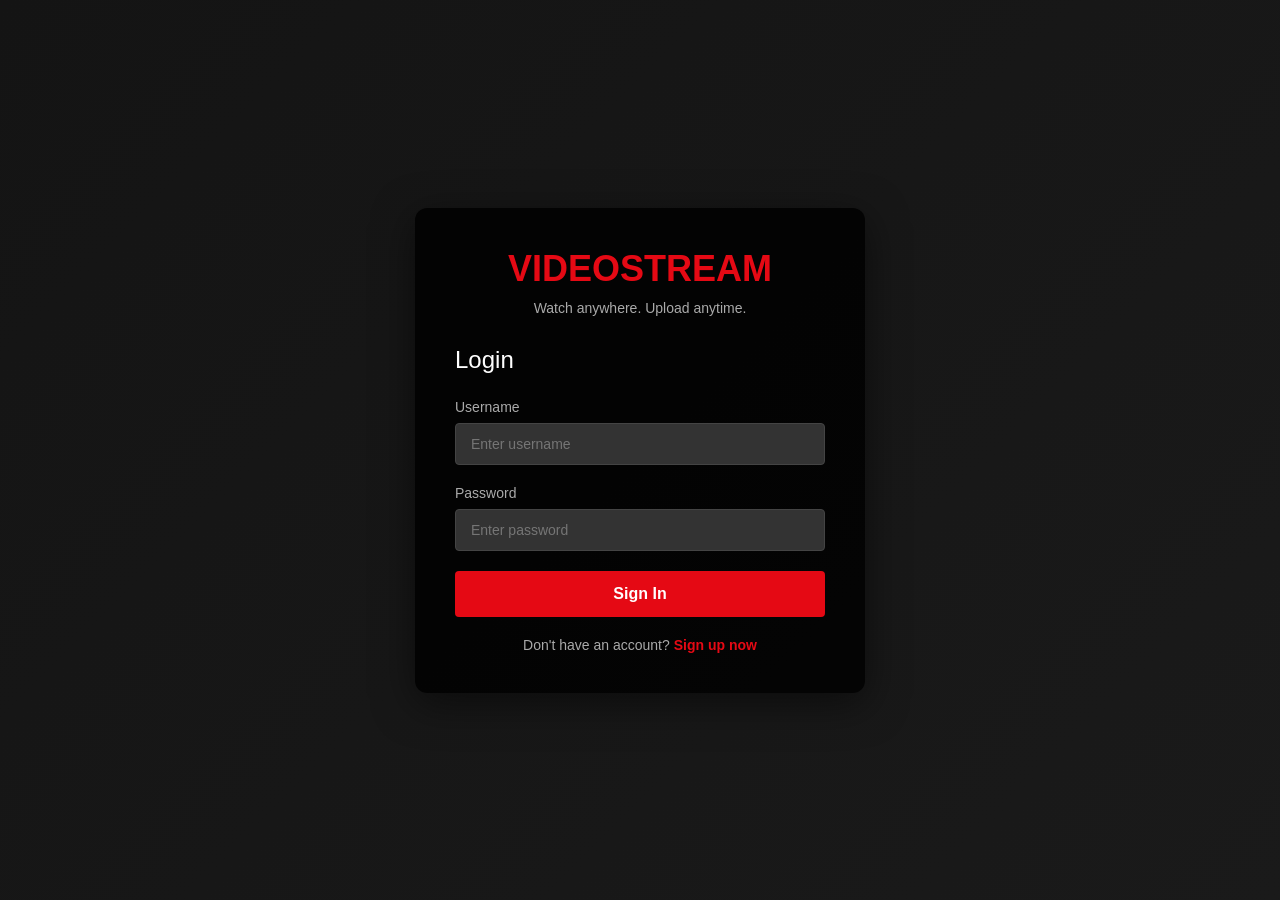
==== src/main/resources/static/login.html @ 08220386 "video displaying list + thumbnails + hover + comments + like/dislike + login/signup OK" ====
<!DOCTYPE html>
<html lang="en">
<head>
    <meta charset="UTF-8">
    <meta name="viewport" content="width=device-width, initial-scale=1.0">
    <title>Login - VideoStream</title>
    <style>
        * {
            margin: 0;
            padding: 0;
            box-sizing: border-box;
        }

        body {
            font-family: 'Netflix Sans', 'Helvetica Neue', Helvetica, Arial, sans-serif;
            background: linear-gradient(135deg, #141414 0%, #1a1a1a 100%);
            color: #fff;
            min-height: 100vh;
            display: flex;
            align-items: center;
            justify-content: center;
        }

        .auth-container {
            width: 90%;
            max-width: 450px;
            background: rgba(0,0,0,0.85);
            border-radius: 12px;
            padding: 40px;
            box-shadow: 0 10px 40px rgba(0,0,0,0.5);
        }

        .brand {
            text-align: center;
            font-size: 36px;
            font-weight: bold;
            color: #e50914;
            margin-bottom: 10px;
        }

        .subtitle {
            text-align: center;
            color: #aaa;
            margin-bottom: 30px;
            font-size: 14px;
        }

        .form-title {
            font-size: 24px;
            margin-bottom: 25px;
            color: #fff;
        }

        .input-group {
            margin-bottom: 20px;
        }

        .input-group label {
            display: block;
            margin-bottom: 8px;
            color: #aaa;
            font-size: 14px;
        }

        .input-group input {
            width: 100%;
            padding: 12px 15px;
            background: #333;
            border: 1px solid #444;
            border-radius: 4px;
            color: white;
            font-size: 14px;
            transition: border-color 0.3s;
        }

        .input-group input:focus {
            outline: none;
            border-color: #e50914;
            background: #444;
        }

        .btn {
            width: 100%;
            padding: 14px;
            border: none;
            border-radius: 4px;
            font-size: 16px;
            font-weight: bold;
            cursor: pointer;
            transition: all 0.3s;
        }

        .btn-primary {
            background: #e50914;
            color: white;
        }

        .btn-primary:hover {
            background: #ff1a1a;
            transform: translateY(-2px);
        }

        .switch-form {
            text-align: center;
            margin-top: 20px;
            color: #aaa;
            font-size: 14px;
        }

        .switch-form a {
            color: #e50914;
            text-decoration: none;
            font-weight: bold;
            cursor: pointer;
        }

        .switch-form a:hover {
            text-decoration: underline;
        }

        .toast {
            position: fixed;
            bottom: 30px;
            right: 30px;
            padding: 12px 24px;
            border-radius: 8px;
            color: white;
            z-index: 3000;
            animation: slideIn 0.3s ease;
        }

        .toast.success { background: #4caf50; }
        .toast.error { background: #f44336; }

        @keyframes slideIn {
            from { transform: translateX(100%); opacity: 0; }
            to { transform: translateX(0); opacity: 1; }
        }

        .hidden { display: none; }
    </style>
</head>
<body>
    <div class="auth-container">
        <div class="brand">VIDEOSTREAM</div>
        <div class="subtitle">Watch anywhere. Upload anytime.</div>

        <!-- Login Form -->
        <div id="loginForm">
            <div class="form-title">Login</div>
            <div class="input-group">
                <label>Username</label>
                <input type="text" id="loginUsername" placeholder="Enter username">
            </div>
            <div class="input-group">
                <label>Password</label>
                <input type="password" id="loginPassword" placeholder="Enter password">
            </div>
            <button class="btn btn-primary" onclick="login()">Sign In</button>
            <div class="switch-form">
                Don't have an account? <a onclick="showRegister()">Sign up now</a>
            </div>
        </div>

        <!-- Register Form -->
        <div id="registerForm" class="hidden">
            <div class="form-title">Create Account</div>
            <div class="input-group">
                <label>Username</label>
                <input type="text" id="regUsername" placeholder="Choose username">
            </div>
            <div class="input-group">
                <label>Email</label>
                <input type="email" id="regEmail" placeholder="Enter email">
            </div>
            <div class="input-group">
                <label>Password</label>
                <input type="password" id="regPassword" placeholder="Create password">
            </div>
            <button class="btn btn-primary" onclick="register()">Sign Up</button>
            <div class="switch-form">
                Already have an account? <a onclick="showLogin()">Sign in</a>
            </div>
        </div>
    </div>

    <script>
        const API_BASE = 'http://localhost:8080/api';

        function showRegister() {
            document.getElementById('loginForm').classList.add('hidden');
            document.getElementById('registerForm').classList.remove('hidden');
        }

        function showLogin() {
            document.getElementById('registerForm').classList.add('hidden');
            document.getElementById('loginForm').classList.remove('hidden');
        }

        async function login() {
            const username = document.getElementById('loginUsername').value;
            const password = document.getElementById('loginPassword').value;

            try {
                const response = await fetch(`${API_BASE}/auth/login`, {
                    method: 'POST',
                    headers: { 'Content-Type': 'application/json' },
                    body: JSON.stringify({ username, password })
                });

                if (response.ok) {
                    const data = await response.json();
                    localStorage.setItem('authToken', data.token);
                    localStorage.setItem('currentUser', JSON.stringify({ username, id: data.userId }));
                    showToast('Login successful!', 'success');
                    setTimeout(() => { window.location.href = 'index.html'; }, 1000);
                } else {
                    const error = await response.text();
                    showToast('Login failed: ' + error, 'error');
                }
            } catch (error) {
                showToast('Login error', 'error');
            }
        }

        async function register() {
            const username = document.getElementById('regUsername').value;
            const email = document.getElementById('regEmail').value;
            const password = document.getElementById('regPassword').value;

            try {
                const response = await fetch(`${API_BASE}/auth/register`, {
                    method: 'POST',
                    headers: { 'Content-Type': 'application/json' },
                    body: JSON.stringify({ username, email, password })
                });

                if (response.ok) {
                    showToast('Registration successful! Please login.', 'success');
                    showLogin();
                } else {
                    const error = await response.text();
                    showToast('Registration failed: ' + error, 'error');
                }
            } catch (error) {
                showToast('Registration error', 'error');
            }
        }

        function showToast(message, type) {
            const toast = document.createElement('div');
            toast.className = `toast ${type}`;
            toast.textContent = message;
            document.body.appendChild(toast);
            setTimeout(() => toast.remove(), 3000);
        }

        // Allow Enter key to submit
        document.addEventListener('keypress', function(e) {
            if (e.key === 'Enter') {
                if (!document.getElementById('registerForm').classList.contains('hidden')) {
                    register();
                } else {
                    login();
                }
            }
        });
    </script>
</body>
</html>
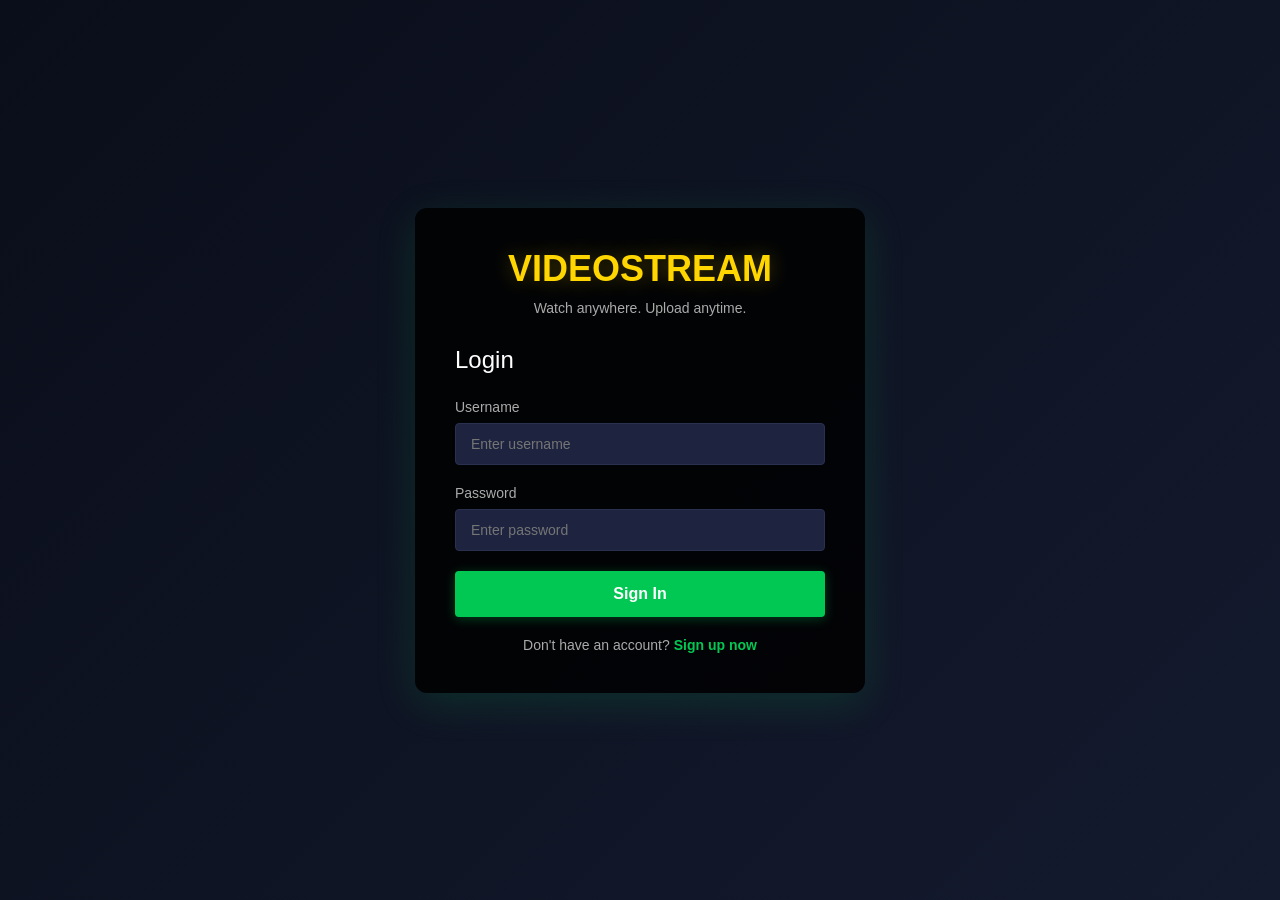
==== commit f3703965: "Filter + Design OK" ====
--- a/src/main/resources/static/login.html
+++ b/src/main/resources/static/login.html
@@ -13,7 +13,7 @@
 
         body {
             font-family: 'Netflix Sans', 'Helvetica Neue', Helvetica, Arial, sans-serif;
-            background: linear-gradient(135deg, #141414 0%, #1a1a1a 100%);
+            background: linear-gradient(135deg, #0a0e1a 0%, #141a2e 100%);
             color: #fff;
             min-height: 100vh;
             display: flex;
@@ -27,15 +27,16 @@
             background: rgba(0,0,0,0.85);
             border-radius: 12px;
             padding: 40px;
-            box-shadow: 0 10px 40px rgba(0,0,0,0.5);
+            box-shadow: 0 10px 40px rgba(0,200,83,0.15);
         }
 
         .brand {
             text-align: center;
             font-size: 36px;
             font-weight: bold;
-            color: #e50914;
+            color: #ffd600;
             margin-bottom: 10px;
+            text-shadow: 0 0 20px rgba(255,214,0,0.3);
         }
 
         .subtitle {
@@ -65,8 +66,8 @@
         .input-group input {
             width: 100%;
             padding: 12px 15px;
-            background: #333;
-            border: 1px solid #444;
+            background: #1e2440;
+            border: 1px solid #2a3050;
             border-radius: 4px;
             color: white;
             font-size: 14px;
@@ -75,8 +76,8 @@
 
         .input-group input:focus {
             outline: none;
-            border-color: #e50914;
-            background: #444;
+            border-color: #00c853;
+            background: #1e2440;
         }
 
         .btn {
@@ -91,12 +92,13 @@
         }
 
         .btn-primary {
-            background: #e50914;
+            background: #00c853;
             color: white;
+            box-shadow: 0 2px 12px rgba(0,200,83,0.3);
         }
 
         .btn-primary:hover {
-            background: #ff1a1a;
+            background: #009624;
             transform: translateY(-2px);
         }
 
@@ -108,7 +110,7 @@
         }
 
         .switch-form a {
-            color: #e50914;
+            color: #00c853;
             text-decoration: none;
             font-weight: bold;
             cursor: pointer;
@@ -129,8 +131,8 @@
             animation: slideIn 0.3s ease;
         }
 
-        .toast.success { background: #4caf50; }
-        .toast.error { background: #f44336; }
+        .toast.success { background: #00c853; }
+        .toast.error { background: #ff1744; }
 
         @keyframes slideIn {
             from { transform: translateX(100%); opacity: 0; }
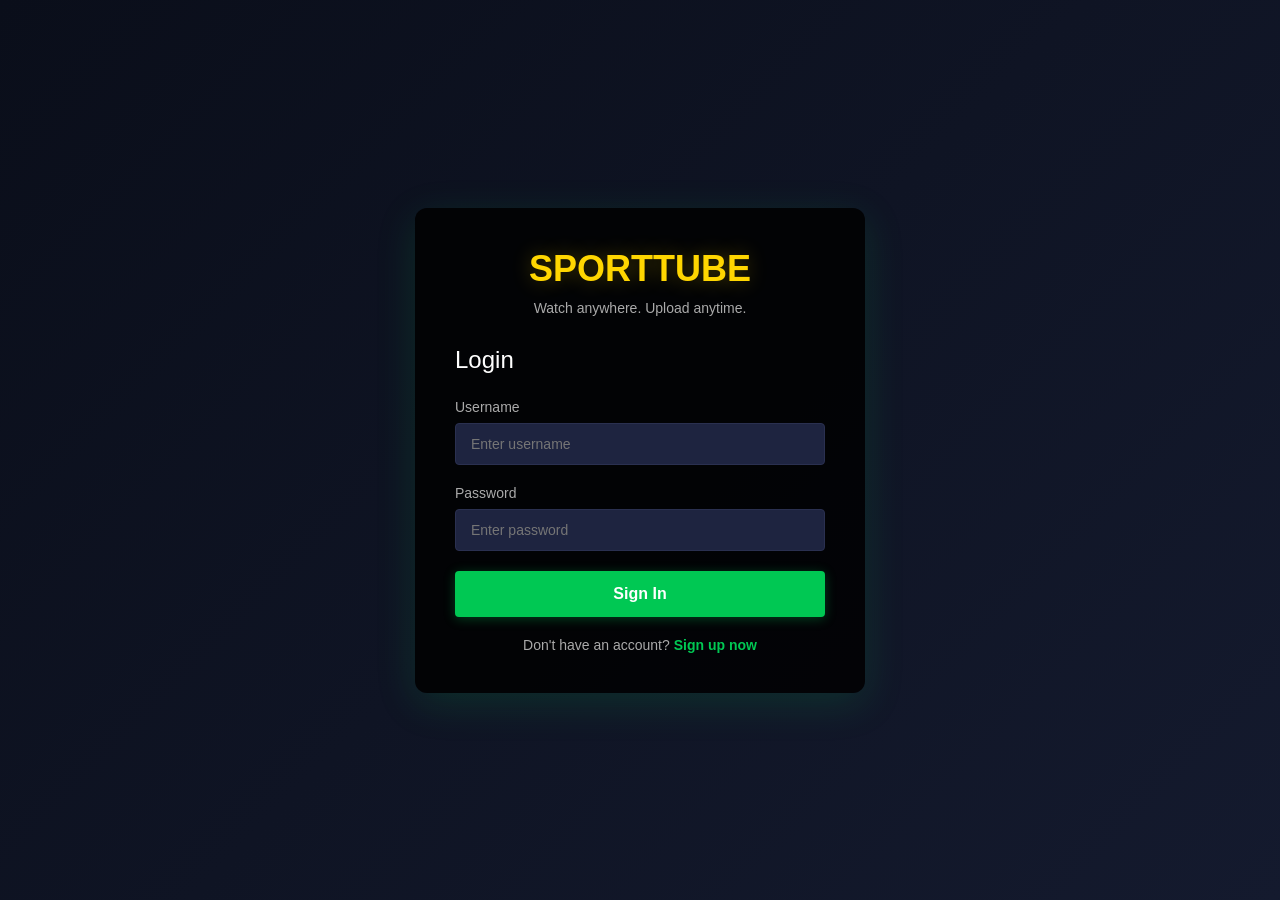
==== commit 6af9660c: "Banned/Unbanned User OK" ====
--- a/src/main/resources/static/login.html
+++ b/src/main/resources/static/login.html
@@ -3,7 +3,7 @@
 <head>
     <meta charset="UTF-8">
     <meta name="viewport" content="width=device-width, initial-scale=1.0">
-    <title>Login - VideoStream</title>
+    <title>Login - SportTube</title>
     <style>
         * {
             margin: 0;
@@ -144,7 +144,7 @@
 </head>
 <body>
     <div class="auth-container">
-        <div class="brand">VIDEOSTREAM</div>
+            <div class="brand">SPORTTUBE</div>
         <div class="subtitle">Watch anywhere. Upload anytime.</div>
 
         <!-- Login Form -->
